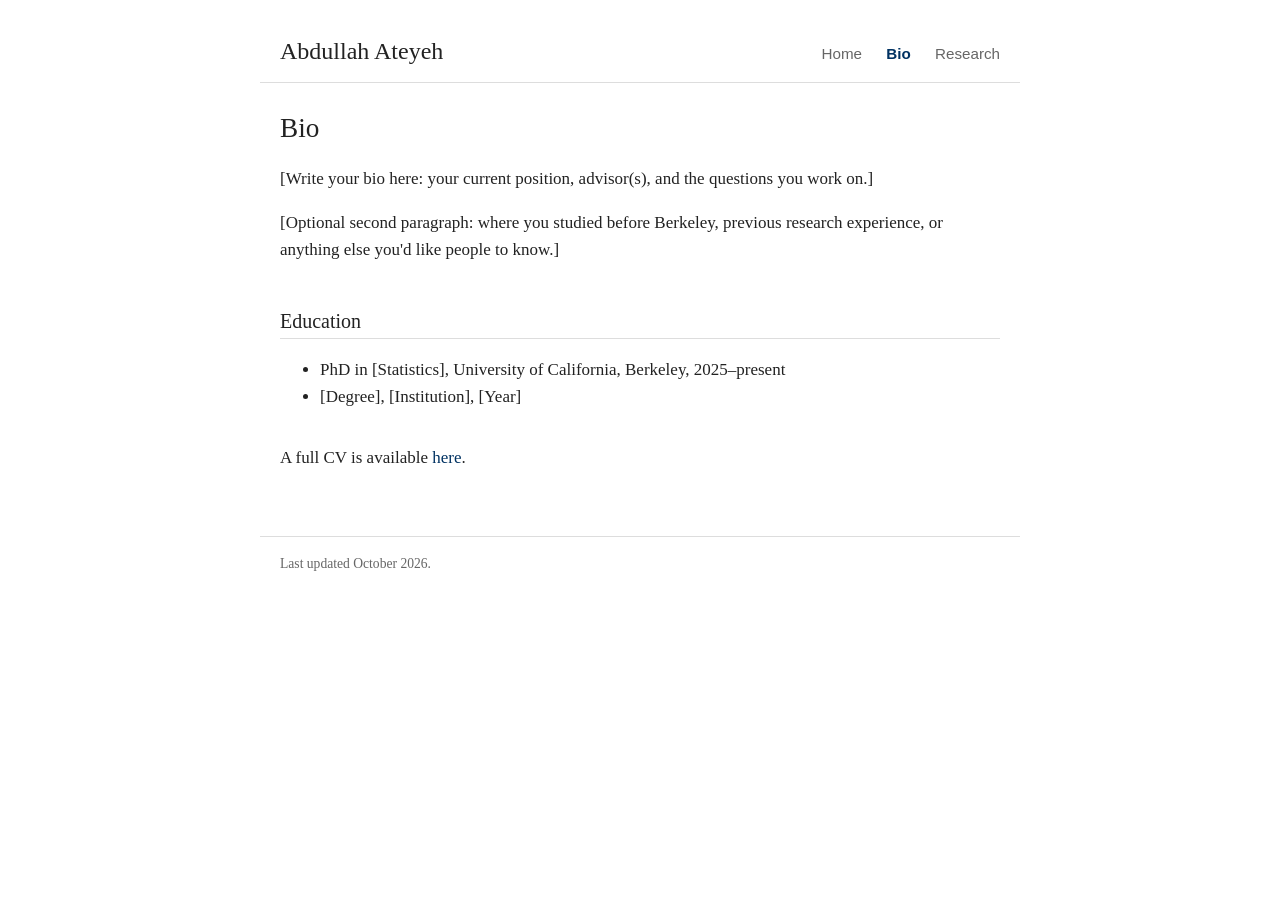
==== bio.html @ c3fcf25e "Initial website: home, bio, research pages Co-Authored-By: Claude Opus 5.5 (1M context) <noreply@ant" ====
<!DOCTYPE html>
<html lang="en">
<head>
  <meta charset="utf-8">
  <meta name="viewport" content="width=device-width, initial-scale=1">
  <title>Bio · Abdullah Ateyeh</title>
  <link rel="stylesheet" href="style.css">
</head>
<body>

<header>
  <a class="site-name" href="index.html">Abdullah Ateyeh</a>
  <nav>
    <a href="index.html">Home</a>
    <a href="bio.html" class="active">Bio</a>
    <a href="research.html">Research</a>
  </nav>
</header>

<main>
  <h1>Bio</h1>

  <!-- EDIT: write your bio here. A common format is 1–3 short paragraphs in the
       third person (so people can copy it for talk announcements), e.g.
       "Abdullah Ateyeh is a PhD student in ... at UC Berkeley, where he/she/they ..." -->
  <p>
    [Write your bio here: your current position, advisor(s), and the questions you work on.]
  </p>

  <p>
    [Optional second paragraph: where you studied before Berkeley, previous research
    experience, or anything else you'd like people to know.]
  </p>

  <h2>Education</h2>
  <!-- EDIT: fill in degrees. Add or remove lines as needed. -->
  <ul>
    <li>PhD in [Statistics], University of California, Berkeley, 2025–present</li>
    <li>[Degree], [Institution], [Year]</li>
  </ul>

  <!-- OPTIONAL sections. Uncomment to use.
  <h2>Awards and Fellowships</h2>
  <ul>
    <li>[Award name], [Year]</li>
  </ul>

  <h2>Teaching</h2>
  <ul>
    <li>GSI, [Course number: Course name], UC Berkeley, [Semester Year]</li>
  </ul>
  -->

  <p style="margin-top: 2em;">
    A full CV is available <a href="files/cv.pdf">here</a>.
  </p>
</main>

<footer>
  Last updated October 2026.
</footer>

</body>
</html>
---- style.css ----
/* Shared style for every page. Edit the variables below to retheme the site. */

:root {
  --text: #222;
  --muted: #666;
  --accent: #003262;      /* Berkeley blue */
  --rule: #ddd;
  --bg: #fff;
  --max-width: 760px;
}

* { box-sizing: border-box; }

body {
  margin: 0;
  background: var(--bg);
  color: var(--text);
  font-family: Georgia, "Times New Roman", serif;
  font-size: 17px;
  line-height: 1.6;
}

a { color: var(--accent); text-decoration: none; }
a:hover { text-decoration: underline; }

/* ---------- Header / navigation ---------- */

header {
  max-width: var(--max-width);
  margin: 0 auto;
  padding: 32px 20px 12px;
  display: flex;
  flex-wrap: wrap;
  align-items: baseline;
  justify-content: space-between;
  gap: 8px 24px;
  border-bottom: 1px solid var(--rule);
}

.site-name {
  font-size: 1.5rem;
  color: var(--text);
}
.site-name:hover { text-decoration: none; }

nav a {
  margin-left: 20px;
  font-family: -apple-system, "Helvetica Neue", Arial, sans-serif;
  font-size: 0.95rem;
  color: var(--muted);
}
nav a:first-child { margin-left: 0; }
nav a.active { color: var(--accent); font-weight: 600; }

/* ---------- Main content ---------- */

main {
  max-width: var(--max-width);
  margin: 0 auto;
  padding: 28px 20px 48px;
}

h1, h2, h3 { font-weight: normal; line-height: 1.3; }
h1 { font-size: 1.7rem; margin-top: 0; }
h2 {
  font-size: 1.25rem;
  margin-top: 2.2em;
  padding-bottom: 4px;
  border-bottom: 1px solid var(--rule);
}

/* ---------- Home page intro (photo + text) ---------- */

.intro {
  display: flex;
  gap: 32px;
  align-items: flex-start;
}

.intro img {
  width: 220px;
  height: auto;
  flex-shrink: 0;
  border-radius: 4px;
}

.intro .contact {
  margin-top: 1em;
  font-size: 0.95rem;
  color: var(--muted);
}
.intro .contact a { margin-right: 14px; }

@media (max-width: 600px) {
  .intro { flex-direction: column; align-items: center; text-align: left; }
  .intro img { width: 180px; }
  nav a { margin-left: 14px; }
}

/* ---------- Paper list ---------- */

.papers { list-style: none; padding: 0; margin: 0; }

.papers li { margin-bottom: 1.4em; }

.paper-title { font-weight: bold; }

.paper-authors,
.paper-venue { display: block; font-size: 0.95rem; }

.paper-venue { color: var(--muted); font-style: italic; }

.paper-links {
  display: block;
  font-family: -apple-system, "Helvetica Neue", Arial, sans-serif;
  font-size: 0.85rem;
}
.paper-links a { margin-right: 10px; }

.paper-note { display: block; font-size: 0.92rem; color: var(--muted); margin-top: 2px; }

/* ---------- Footer ---------- */

footer {
  max-width: var(--max-width);
  margin: 0 auto;
  padding: 16px 20px 32px;
  border-top: 1px solid var(--rule);
  font-size: 0.85rem;
  color: var(--muted);
}
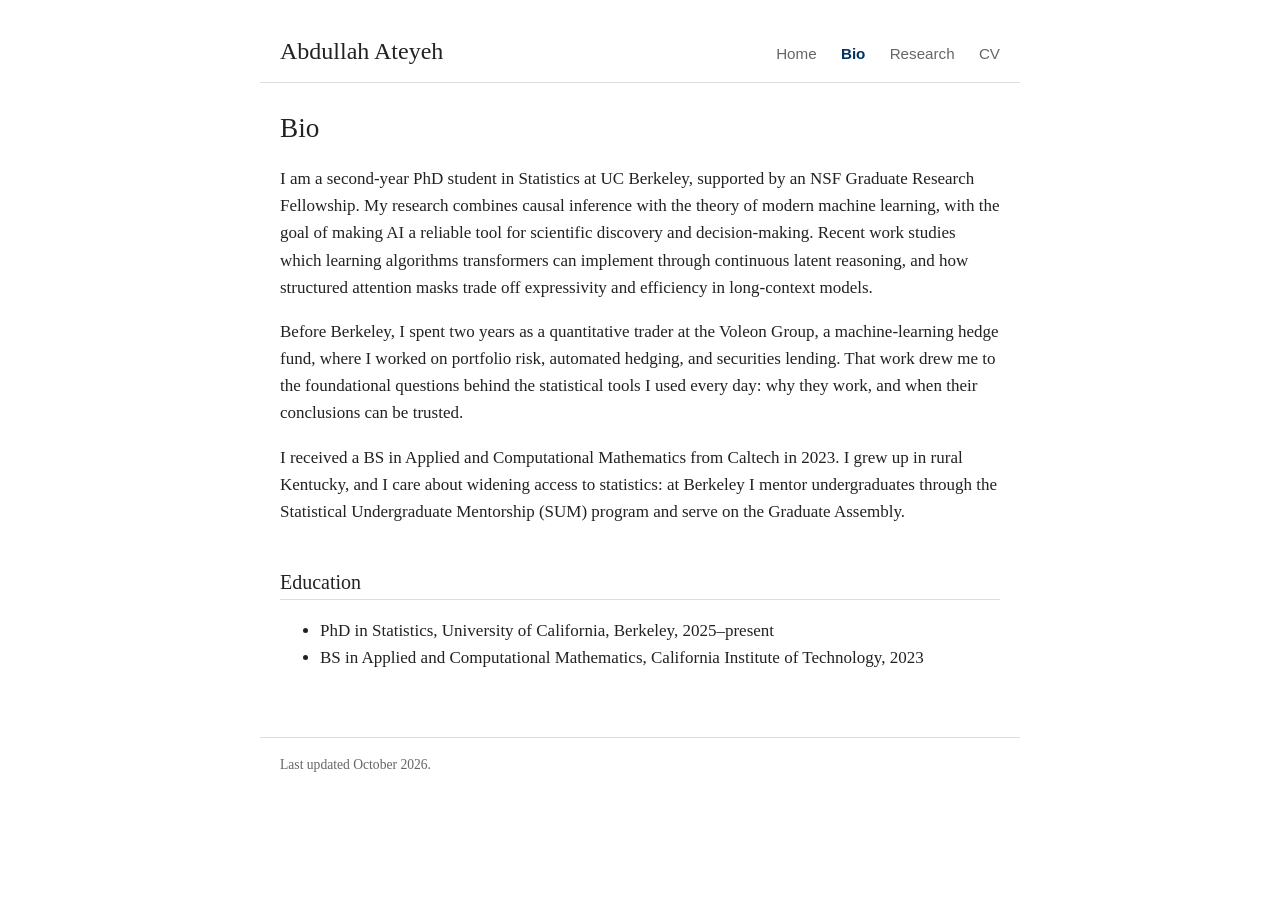
==== commit dd0bdb66: "Add CV page; rewrite bio and home intro; update paper venues Co-Authored-By: Claude Opus 5.5 (1M con" ====
--- a/bio.html
+++ b/bio.html
@@ -14,46 +14,43 @@
     <a href="index.html">Home</a>
     <a href="bio.html" class="active">Bio</a>
     <a href="research.html">Research</a>
+    <a href="cv.html">CV</a>
   </nav>
 </header>
 
 <main>
   <h1>Bio</h1>
 
-  <!-- EDIT: write your bio here. A common format is 1–3 short paragraphs in the
-       third person (so people can copy it for talk announcements), e.g.
-       "Abdullah Ateyeh is a PhD student in ... at UC Berkeley, where he/she/they ..." -->
   <p>
-    [Write your bio here: your current position, advisor(s), and the questions you work on.]
+    I am a second-year PhD student in Statistics at UC Berkeley, supported by an
+    NSF Graduate Research Fellowship. My research combines causal inference with
+    the theory of modern machine learning, with the goal of making AI a reliable
+    tool for scientific discovery and decision-making. Recent work studies which
+    learning algorithms transformers can implement through continuous latent
+    reasoning, and how structured attention masks trade off expressivity and
+    efficiency in long-context models.
   </p>
 
   <p>
-    [Optional second paragraph: where you studied before Berkeley, previous research
-    experience, or anything else you'd like people to know.]
+    Before Berkeley, I spent two years as a quantitative trader at the Voleon Group,
+    a machine-learning hedge fund, where I worked on portfolio risk, automated
+    hedging, and securities lending. That work drew me to the foundational
+    questions behind the statistical tools I used every day: why they work, and
+    when their conclusions can be trusted.
+  </p>
+
+  <p>
+    I received a BS in Applied and Computational Mathematics from Caltech in 2023.
+    I grew up in rural Kentucky, and I care about widening access to statistics:
+    at Berkeley I mentor undergraduates through the Statistical Undergraduate
+    Mentorship (SUM) program and serve on the Graduate Assembly.
   </p>
 
   <h2>Education</h2>
-  <!-- EDIT: fill in degrees. Add or remove lines as needed. -->
   <ul>
-    <li>PhD in [Statistics], University of California, Berkeley, 2025–present</li>
-    <li>[Degree], [Institution], [Year]</li>
+    <li>PhD in Statistics, University of California, Berkeley, 2025–present</li>
+    <li>BS in Applied and Computational Mathematics, California Institute of Technology, 2023</li>
   </ul>
-
-  <!-- OPTIONAL sections. Uncomment to use.
-  <h2>Awards and Fellowships</h2>
-  <ul>
-    <li>[Award name], [Year]</li>
-  </ul>
-
-  <h2>Teaching</h2>
-  <ul>
-    <li>GSI, [Course number: Course name], UC Berkeley, [Semester Year]</li>
-  </ul>
-  -->
-
-  <p style="margin-top: 2em;">
-    A full CV is available <a href="files/cv.pdf">here</a>.
-  </p>
 </main>
 
 <footer>
--- a/style.css
+++ b/style.css
@@ -78,7 +78,7 @@
 }
 
 .intro img {
-  width: 220px;
+  width: 300px;
   height: auto;
   flex-shrink: 0;
   border-radius: 4px;
@@ -93,7 +93,7 @@
 
 @media (max-width: 600px) {
   .intro { flex-direction: column; align-items: center; text-align: left; }
-  .intro img { width: 180px; }
+  .intro img { width: 240px; }
   nav a { margin-left: 14px; }
 }
 
@@ -129,3 +129,18 @@
   font-size: 0.85rem;
   color: var(--muted);
 }
+
+/* ---------- CV page ---------- */
+
+.cv-entry { margin-bottom: 1.2em; }
+
+.cv-head {
+  display: flex;
+  justify-content: space-between;
+  gap: 16px;
+}
+.cv-head .when { color: var(--muted); white-space: nowrap; }
+
+.cv-sub { display: block; font-style: italic; color: var(--muted); font-size: 0.95rem; }
+
+.cv-entry ul { margin: 4px 0 0; padding-left: 20px; font-size: 0.95rem; }
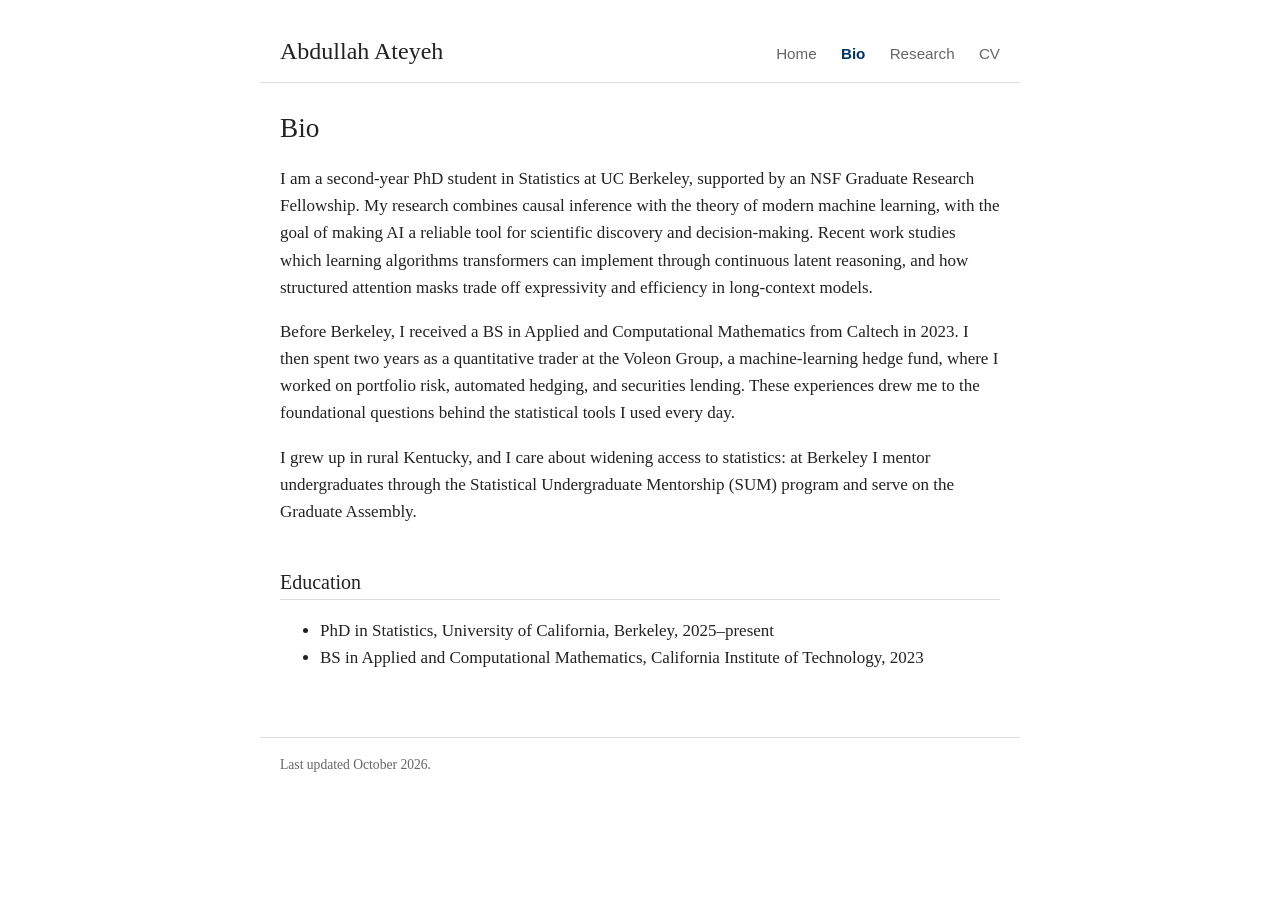
==== commit d10b4031: "Hide email address behind link; restructure bio Co-Authored-By: Claude Opus 5.5 (1M context) <norepl" ====
--- a/bio.html
+++ b/bio.html
@@ -32,15 +32,14 @@
   </p>
 
   <p>
-    Before Berkeley, I spent two years as a quantitative trader at the Voleon Group,
-    a machine-learning hedge fund, where I worked on portfolio risk, automated
-    hedging, and securities lending. That work drew me to the foundational
-    questions behind the statistical tools I used every day: why they work, and
-    when their conclusions can be trusted.
+    Before Berkeley, I received a BS in Applied and Computational Mathematics from
+    Caltech in 2023. I then spent two years as a quantitative trader at the Voleon
+    Group, a machine-learning hedge fund, where I worked on portfolio risk, automated
+    hedging, and securities lending. These experiences drew me to the foundational
+    questions behind the statistical tools I used every day.
   </p>
 
   <p>
-    I received a BS in Applied and Computational Mathematics from Caltech in 2023.
     I grew up in rural Kentucky, and I care about widening access to statistics:
     at Berkeley I mentor undergraduates through the Statistical Undergraduate
     Mentorship (SUM) program and serve on the Graduate Assembly.
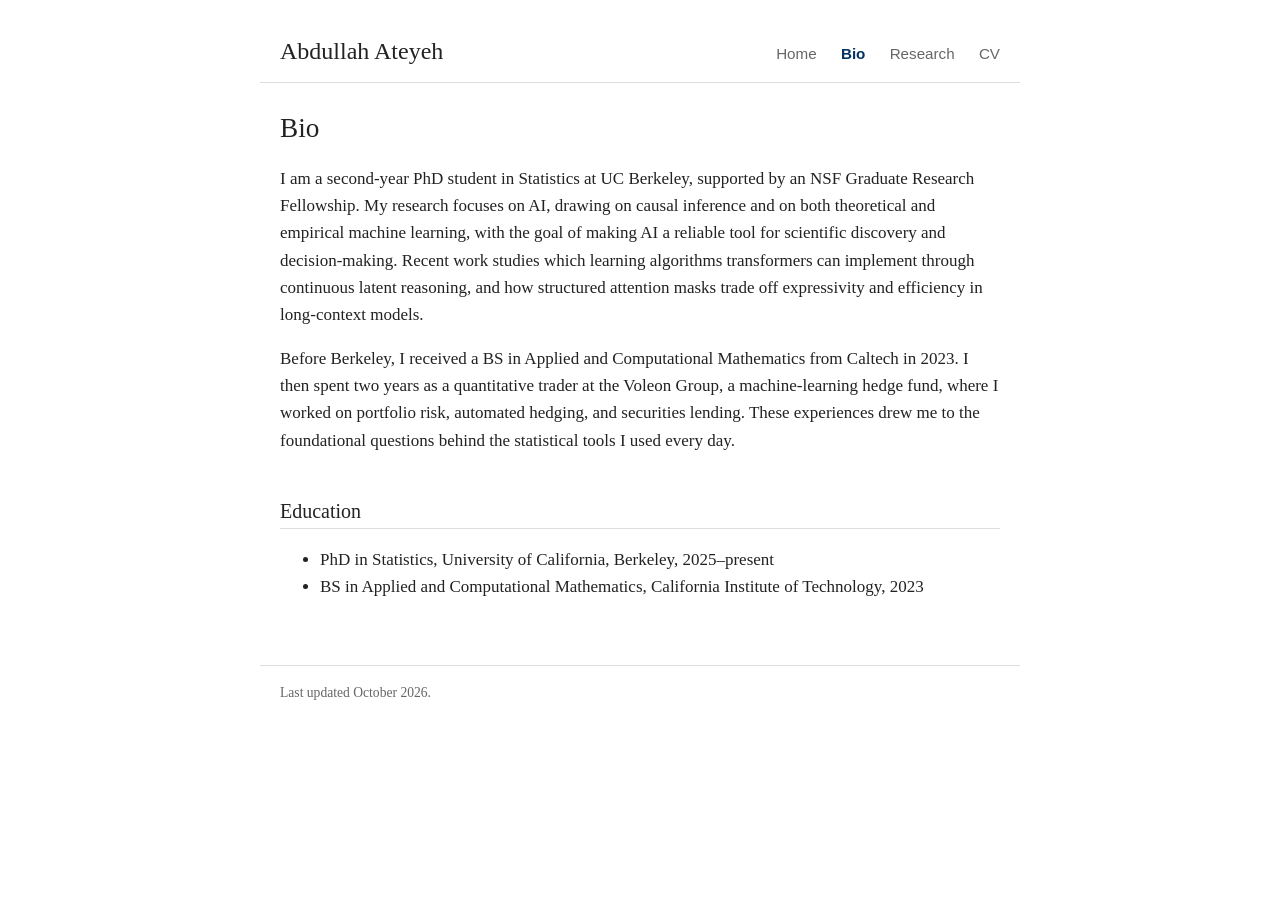
==== commit 7b991c31: "Reword research focus, trim bio, add quasar project to CV, drop ISEF and skills Co-Authored-By: Clau" ====
--- a/bio.html
+++ b/bio.html
@@ -23,9 +23,9 @@
 
   <p>
     I am a second-year PhD student in Statistics at UC Berkeley, supported by an
-    NSF Graduate Research Fellowship. My research combines causal inference with
-    the theory of modern machine learning, with the goal of making AI a reliable
-    tool for scientific discovery and decision-making. Recent work studies which
+    NSF Graduate Research Fellowship. My research focuses on AI, drawing on causal
+    inference and on both theoretical and empirical machine learning, with the goal
+    of making AI a reliable tool for scientific discovery and decision-making. Recent work studies which
     learning algorithms transformers can implement through continuous latent
     reasoning, and how structured attention masks trade off expressivity and
     efficiency in long-context models.
@@ -37,12 +37,6 @@
     Group, a machine-learning hedge fund, where I worked on portfolio risk, automated
     hedging, and securities lending. These experiences drew me to the foundational
     questions behind the statistical tools I used every day.
-  </p>
-
-  <p>
-    I grew up in rural Kentucky, and I care about widening access to statistics:
-    at Berkeley I mentor undergraduates through the Statistical Undergraduate
-    Mentorship (SUM) program and serve on the Graduate Assembly.
   </p>
 
   <h2>Education</h2>
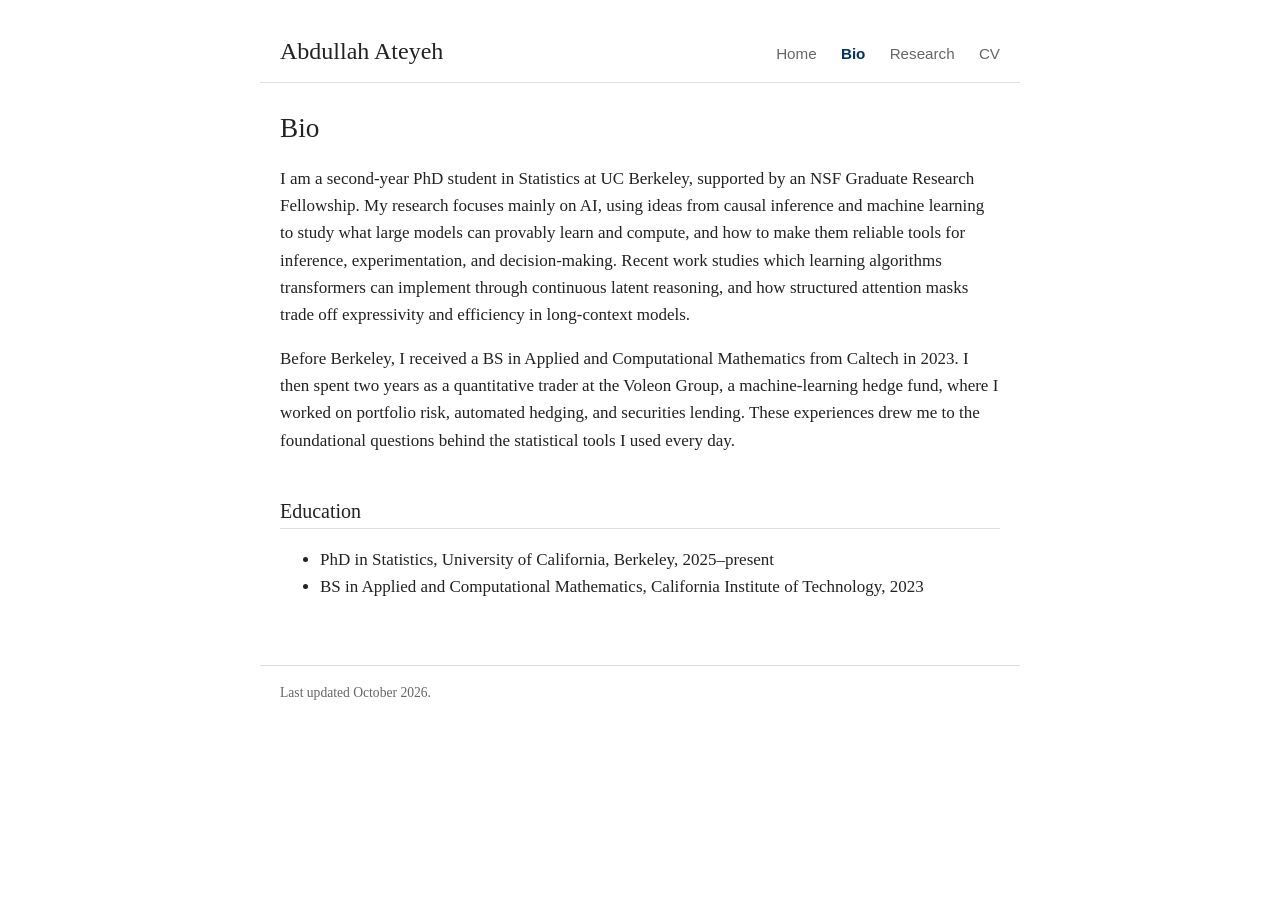
==== commit ac1466f1: "Use same research summary on bio and research pages Co-Authored-By: Claude Opus 5.5 (1M context) <no" ====
--- a/bio.html
+++ b/bio.html
@@ -23,12 +23,13 @@
 
   <p>
     I am a second-year PhD student in Statistics at UC Berkeley, supported by an
-    NSF Graduate Research Fellowship. My research focuses on AI, drawing on causal
-    inference and on both theoretical and empirical machine learning, with the goal
-    of making AI a reliable tool for scientific discovery and decision-making. Recent work studies which
-    learning algorithms transformers can implement through continuous latent
-    reasoning, and how structured attention masks trade off expressivity and
-    efficiency in long-context models.
+    NSF Graduate Research Fellowship. My research focuses mainly on AI, using ideas from causal
+    inference and machine learning to study what large models can provably learn and
+    compute, and how to make them reliable tools for inference, experimentation, and
+    decision-making. Recent work studies which learning algorithms
+    transformers can implement through continuous latent reasoning, and how
+    structured attention masks trade off expressivity and efficiency in
+    long-context models.
   </p>
 
   <p>
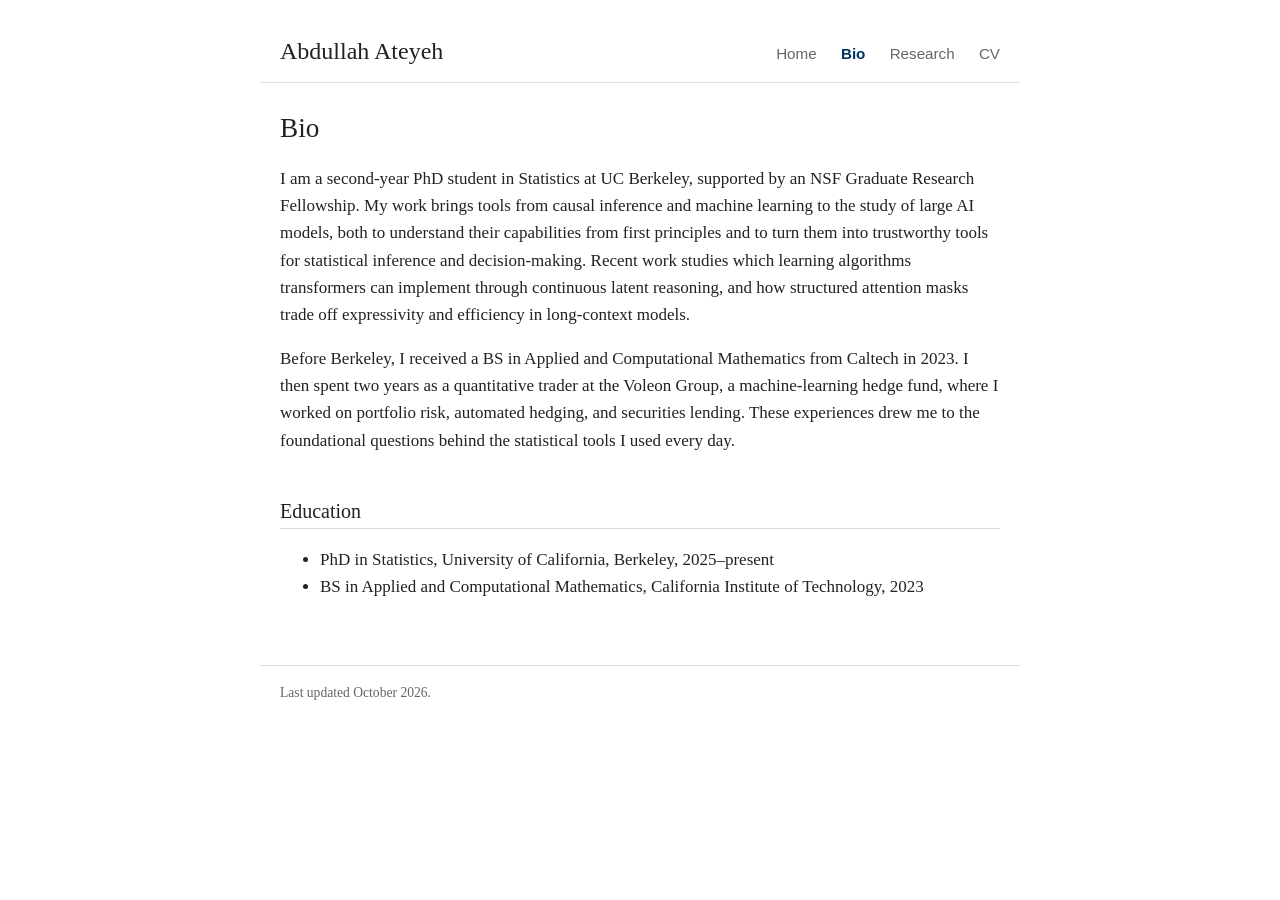
==== commit 204ef6cc: "Vary research summary on bio and research pages Keep the full summary on the home page; give the bio" ====
--- a/bio.html
+++ b/bio.html
@@ -23,10 +23,10 @@
 
   <p>
     I am a second-year PhD student in Statistics at UC Berkeley, supported by an
-    NSF Graduate Research Fellowship. My research focuses mainly on AI, using ideas from causal
-    inference and machine learning to study what large models can provably learn and
-    compute, and how to make them reliable tools for inference, experimentation, and
-    decision-making. Recent work studies which learning algorithms
+    NSF Graduate Research Fellowship. My work brings tools from causal inference and
+    machine learning to the study of large AI models, both to understand their
+    capabilities from first principles and to turn them into trustworthy tools for
+    statistical inference and decision-making. Recent work studies which learning algorithms
     transformers can implement through continuous latent reasoning, and how
     structured attention masks trade off expressivity and efficiency in
     long-context models.
